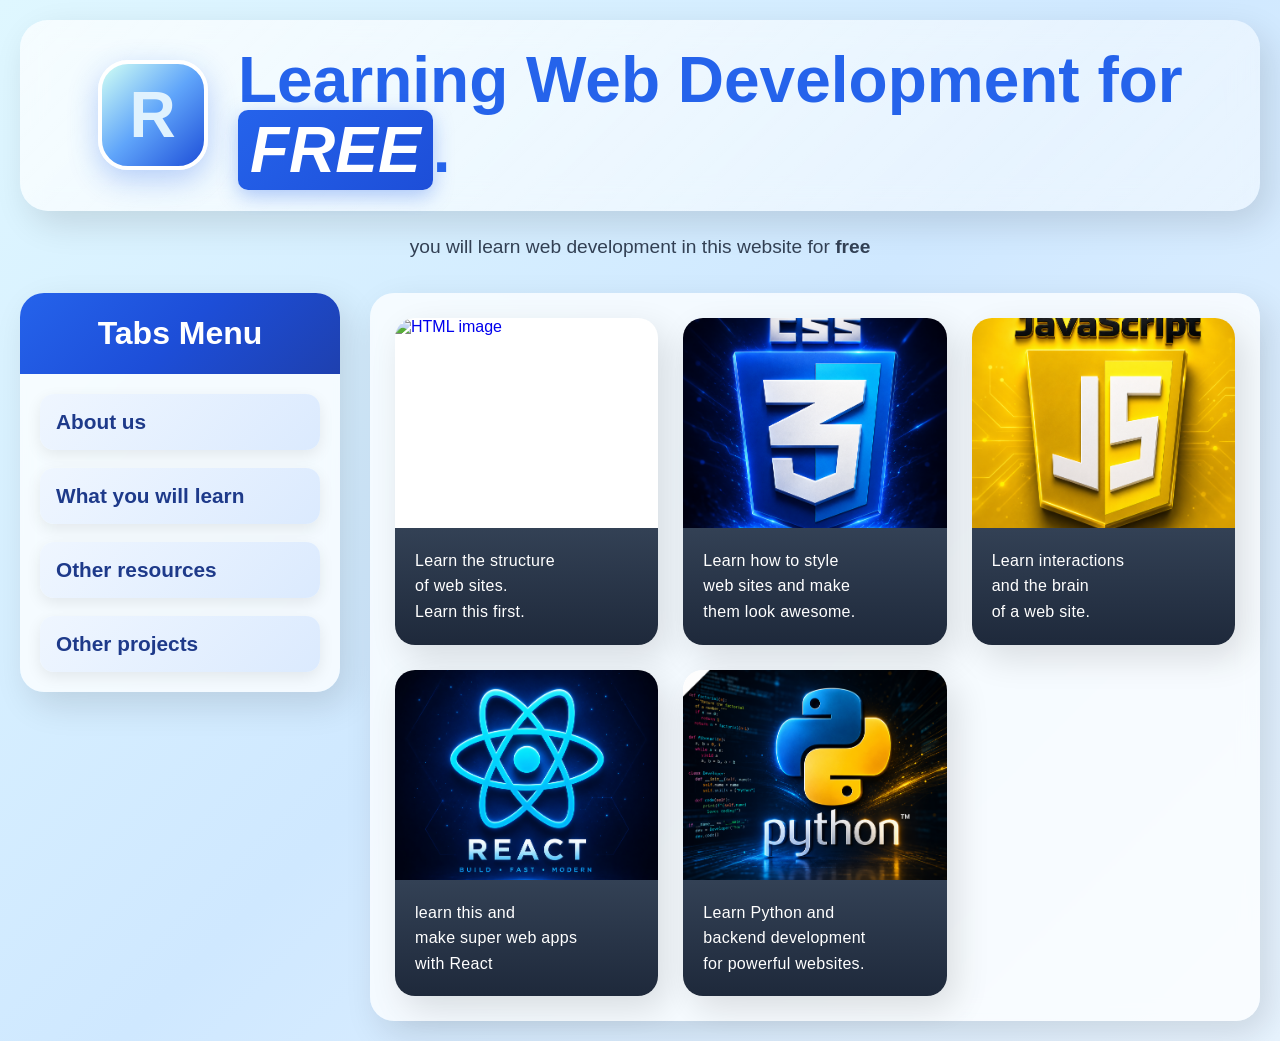
==== index.html @ e8dd1436 "Add files via upload" ====
<!DOCTYPE html>
<html lang="en">
  <head>
    <meta charset="UTF-8">
    <meta name="viewport" content="width=device-width, initial-scale=1.0">
    <title>Learn Web Development</title>
    <link rel="stylesheet" href="styles/style.css">
    <link rel="stylesheet" href="https://cdnjs.cloudflare.com/ajax/libs/animate.css/4.1.1/animate.min.css"/>
  </head>
  <body>
    
    <!-- Header -->
    <header>
      <div class="star_logo"><p>R</p></div>
      <h1 class="animate__animated animate__backInRight">Learning Web Development for <br> <span class="free"><em>FREE</em></span>.</h1>
    </header>

    <!-- Main Content -->
    <main>
      <p class="below_paragraph" >you will learn web development in this website for <strong>free</strong></p>
      <div class="both-tabs">

      <nav class="menu-bar">
        <h1 class="tabs_menu-header">Tabs Menu</h1>
        <hr class="lime-divider">

        <ul class="menu-lists-cntainer">
          <li class="menu-lists"><a href="html/AboutUs.html" target="_self">About us</a></li>
          <li class="menu-lists"><a href="html/learn.html" target="_blank">What you will learn</a></li>
          <li class="menu-lists"><a href="html/resources.html" target="_blank">Other resources</a></li>
          <li class="menu-lists"><a href="html/other-projects.html" target="_blank">Other projects</a></li>
        </ul>
      </nav>

      <!-- Courses Image Grid -->
      <section class="courses-grid-container">

        <!-- HTML -->
        <figure class="ImageCard">
          <a href="html/HTML_course.html" target="_blank">
            <img title="HTML course" class="course_image" src="images/HTML.png" alt="HTML image" >

            <figcaption class="description_p">
              Learn the structure <br> of web sites.<br>Learn this first.
            </figcaption>
          </a>
        </figure>

        <!-- CSS -->
        <figure class="ImageCard">
          <a href="html/CSS_course.html" target="_blank">
            <img title="CSS course" class="course_image" src="images/CSS.png" alt="CSS image">

            <figcaption class="description_p">
              Learn how to style <br> web sites and make <br> them look awesome.
            </figcaption>
          </a>
        </figure>

        <!-- JavaScript -->
        <figure class="ImageCard">
          <a href="html/JavaScript_course.html" target="_blank">
            <img title="JavaScript course" class="course_image" src="images/js.png" alt="JavaScript image">

            <figcaption class="description_p">
              Learn interactions <br> and the brain <br> of a web site.
            </figcaption>
          </a>
        </figure>

        <figure>
          <a href="html/React_course.html" target="_blank">
            <img title="React course" class="course_image" src="images/react.png" alt="React image">

            <figcaption class="description_p">
              learn this and <br> make super web apps <br> with React
            </figcaption>
          </a>
        </figure>

        <!-- Python -->
        <figure class="ImageCard">
          <a href="html/Python_course.html" target="_blank">
            <img title="Python course" class="course_image" src="images/Python.png" alt="Python image">

            <figcaption class="description_p">
              Learn Python and <br>backend development<br>for powerful websites.
            </figcaption>
          </a>
        </figure>

      </section>
      </div>
    </main>

  </body>
</html>
---- styles/style.css ----
:root {
	--twenty-px: 20px;
	--fifteen-px: 15px;
	--twelve-px: 12px;
	--four-px: 4px;
	--main-blue: #2563eb;
	--dark-blue: #1e3a8a;
	--light-bg: #e0f2fe;
	--card-bg: rgba(255, 255, 255, 0.75);
	--shadow-soft: 9px 13px 35px rgba(0, 0, 0, 0.12);
	--shadow-hover: 12px 18px 40px rgba(37, 99, 235, 0.25);
}

* {
	box-sizing: border-box;
}

html {
	scroll-behavior: smooth;
}

::selection {
	background-color: var(--dark-blue);
	color: rgb(172, 245, 255);;
}

body {
	margin: 0;
	padding: 20px;
	min-height: 100vh;
	font-family: 'Inter', sans-serif;
	background: linear-gradient(135deg, #dff7ff, #cfe8ff, #e8f4ff);
	color: #111827;
}

/* HEADER */

header {
	display: flex;
	align-items: center;
	justify-content: center;
	gap: 30px;
	padding: 25px;
	border-radius: 28px;
	background:linear-gradient(135deg, rgba(255,255,255,0.7), rgba(255,255,255,0.45));
	backdrop-filter: blur(14px);
	box-shadow: var(--shadow-soft);
	margin-bottom: 25px;
}

header h1 {
	font-size: clamp(2rem, 5vw, 4rem);
	line-height: 1.1;
	margin: 0;
	color: var(--main-blue);
}

/* LOGO */

.star_logo {
	display: flex;
	justify-content: center;
	align-items: center;
	color: var(--light-bg);
	height: 110px;
	width: 110px;
	border-radius: 30px;
	background:linear-gradient(135deg, rgb(209, 255, 244), #60a5fa,#1d4ed8);
	border: 4px solid white;
	box-shadow: 0 10px 30px rgba(37, 99, 235, 0.3);
	animation: bounceIn 2.3s ease;
}

@keyframes bounceIn {
	0% {
		transform: scale(0.2) rotate(-140deg);
	}
	50% {
		transform: scale(1.15);
	}
	70% {
		transform: scale(0.95) translateX(-9px);
	}
	100% {
		transform: scale(1);
	}
}

.star_logo p {
	font-size: 4em;
	font-weight: bold;
}

/* FREE TEXT */

.free {
	color: white;
	padding: 4px 12px;
	border-radius: 10px;
	background: linear-gradient(135deg, #2563eb, #1d4ed8);
	text-decoration: none;
	box-shadow: 0 6px 20px rgba(37, 99, 235, 0.35);
}

/* PARAGRAPH */

.below_paragraph {
	font-size: 1.2rem;
	margin-bottom: 35px;
	text-align: center;
	color: #334155;
}

/* MAIN LAYOUT */

.both-tabs {
	display: grid;
	grid-template-columns: 320px 1fr;
	gap: 30px;
	align-items: start;
}

/* MENU */

.menu-bar {
	top: 50px;
	position: sticky;
	background: var(--card-bg);
	backdrop-filter: blur(10px);
	border-radius: 24px;
	overflow: hidden;
	box-shadow: var(--shadow-soft);

	animation: floatCard 4s ease-in-out infinite;
}

@keyframes floatCard{

	0%{
		transform:translateY(0);
	}

	50%{
		transform:translateY(-6px);
	}

	100%{
		transform:translateY(0);
	}
}

.tabs_menu-header {
	margin: 0;
	padding: 22px;
	font-size: 2rem;
	text-align: center;
	color: white;
	background: linear-gradient(135deg, #2563eb, #1d4ed8, #1e40af);
}

.lime-divider {
	display: none;
}

.menu-lists-cntainer {
	list-style: none;
	padding: 20px;
	margin: 0;
}

.menu-lists {
	margin-bottom:18px;
}

.menu-lists:last-child {
	margin-bottom:0;
}

.menu-lists a{
	display:block;
	position:relative;
	overflow:hidden;
	padding:16px;
	border-radius:14px;
	text-decoration:none;
	font-size:1.3rem;
	font-weight:600;
	color: var(--dark-blue);
	background: linear-gradient(135deg,#eff6ff,#dbeafe);
	box-shadow: 0 5px 15px rgba(0,0,0,0.08);
	transition: transform 0.2s ease, color 0.2s ease, box-shadow 0.25s ease;
	z-index:1;
}

.menu-lists a::before{
	content:"";
	position: absolute;
	inset: 0;
	background: linear-gradient(135deg,#417cfc,#1d4ed8);
	border-radius: inherit;
	transform: translateX(-105%);
	transition: transform 0.25s ease;
	z-index:-1;
}

.menu-lists a:hover::before{
	transform:translateX(0);
}

.menu-lists a:hover{
	color:white;
	transform: translateX(10px) scale(1.03);
	box-shadow:
	0 14px 35px rgba(37,99,235,0.25),
	0 0 18px rgba(96,165,250,0.3);
	cursor: pointer;
}

.menu-lists a:active{
	transform:scale(0.98);
}

/* COURSES GRID */
.courses-grid-container {
	opacity: 1;
	display: grid;
	grid-template-columns: repeat(auto-fit, minmax(240px, 1fr));
	gap: 25px;
	padding: 25px;
	border-radius: 24px;
	background: var(--card-bg);
	backdrop-filter: blur(10px);
	box-shadow: var(--shadow-soft);
}

/* COURSE CARD */

figure {
	margin: 0;
}

figure a {
	display: block;
	text-decoration: none;
	background: white;
	border-radius: 20px;
	overflow: hidden;
	box-shadow: var(--shadow-soft);
	transition: transform 0.25s ease,box-shadow 0.25s ease;
}

figure a:hover {
	transform: translateY(-10px) scale(1.03);
	box-shadow: var(--shadow-hover);
}

/* IMAGE */

.course_image {
	width: 100%;
	height: 210px;
	object-fit: cover;
	display: block;
}

/* DESCRIPTION */

.description_p {
	margin: 0;
	padding: 20px;
	background: linear-gradient(180deg, #334155, #1e293b);
	color: white;
	font-size: 1rem;
	line-height: 1.6;
	letter-spacing: 0.3px;
}

/* RESPONSIVE */

@media (max-width: 900px) {
	body {
		margin: 0;
	}

	.both-tabs {
		grid-template-columns: 1fr;
	}

	header {
		flex-direction: column;
		text-align: center;
		padding: 1em 2px;
		display: grid;
		place-items: center;
		grid-template-areas: 
			"logo header"
		;
	}

	header h1 {
		font-size: clamp(0.8em,2vw,0.6em);
		grid-area: header;
		overflow: hidden;
	}

	.star_logo {
		grid-area: logo;
	}

	.courses-grid-container {
		padding: 14px 10px 10px;
	}

	.below_paragraph {
		font-size: 0.8em;
		text-align: left;
		margin-left: 4%;
	}
}
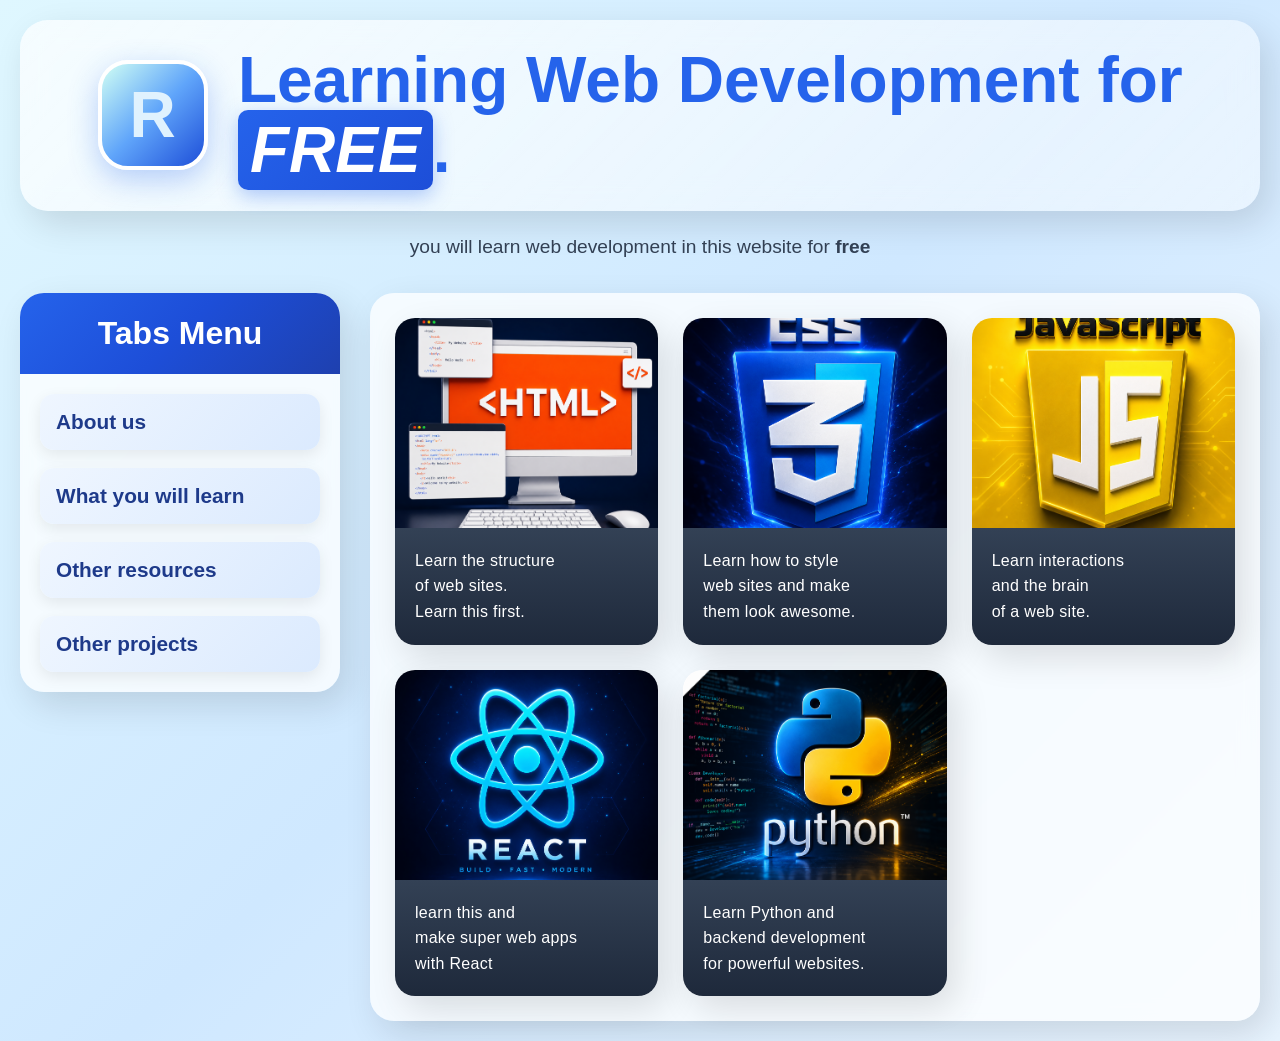
==== commit 57906db2: "updated the image file loading" ====
--- a/index.html
+++ b/index.html
@@ -38,7 +38,7 @@
         <!-- HTML -->
         <figure class="ImageCard">
           <a href="html/HTML_course.html" target="_blank">
-            <img title="HTML course" class="course_image" src="images/HTML.png" alt="HTML image" >
+            <img title="HTML course" class="course_image" src="images/html.png" alt="HTML image" >
 
             <figcaption class="description_p">
               Learn the structure <br> of web sites.<br>Learn this first.
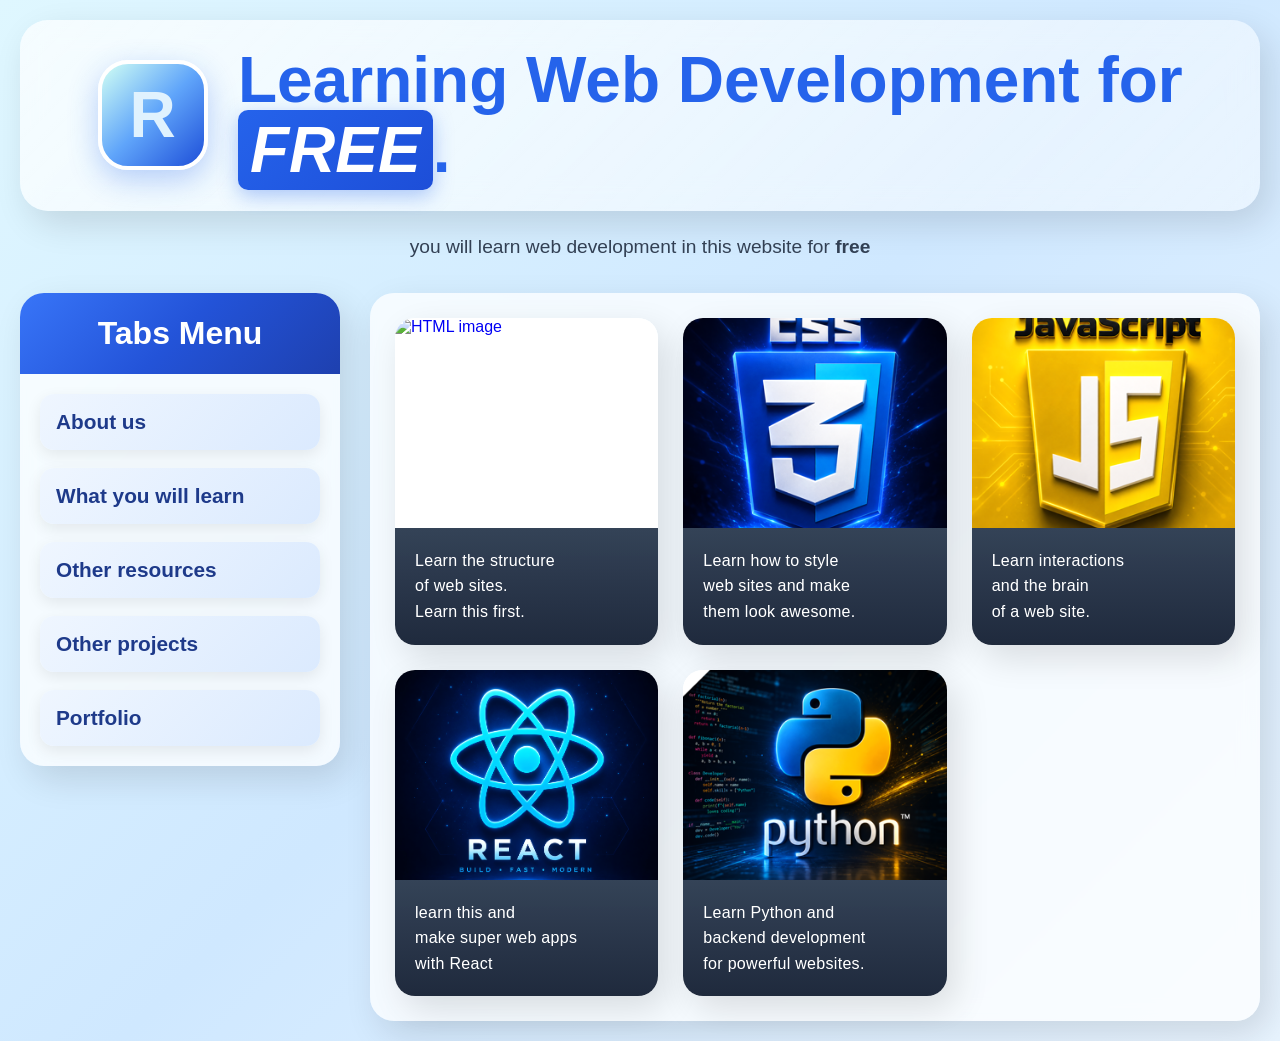
==== commit a7d58611: "yes commit" ====
--- a/index.html
+++ b/index.html
@@ -25,20 +25,21 @@
         <hr class="lime-divider">
 
         <ul class="menu-lists-cntainer">
-          <li class="menu-lists"><a href="html/AboutUs.html" target="_self">About us</a></li>
-          <li class="menu-lists"><a href="html/learn.html" target="_blank">What you will learn</a></li>
-          <li class="menu-lists"><a href="html/resources.html" target="_blank">Other resources</a></li>
-          <li class="menu-lists"><a href="html/other-projects.html" target="_blank">Other projects</a></li>
+          <li class="menu-lists"><a href="html/AboutUs.html" target="_self" rel="noopener noreferrer">About us</a></li>
+          <li class="menu-lists"><a href="html/learn.html" target="_blank" rel="noopener noreferrer">What you will learn</a></li>
+          <li class="menu-lists"><a href="html/resources.html" target="_self" rel="noopener noreferrer">Other resources</a></li>
+          <li class="menu-lists"><a href="html/other-projects.html" target="_blank" rel="noopener noreferrer">Other projects</a></li>
+          <li class="menu-lists"><a href="../My Portfolio/index.html" target="_blank" rel="noopener noreferrer">Portfolio</a></li>
         </ul>
       </nav>
-
+      
       <!-- Courses Image Grid -->
       <section class="courses-grid-container">
 
         <!-- HTML -->
         <figure class="ImageCard">
-          <a href="html/HTML_course.html" target="_blank">
-            <img title="HTML course" class="course_image" src="images/html.png" alt="HTML image" >
+          <a href="html/HTML_course.html" target="_blank" rel="noopener noreferrer">
+            <img title="HTML course" class="course_image" src="images/HTML.png" alt="HTML image" loading="lazy">
 
             <figcaption class="description_p">
               Learn the structure <br> of web sites.<br>Learn this first.
@@ -48,8 +49,8 @@
 
         <!-- CSS -->
         <figure class="ImageCard">
-          <a href="html/CSS_course.html" target="_blank">
-            <img title="CSS course" class="course_image" src="images/CSS.png" alt="CSS image">
+          <a href="html/CSS_course.html" target="_blank" rel="noopener noreferrer">
+            <img title="CSS course" class="course_image" src="images/CSS.png" alt="CSS image" loading="lazy">
 
             <figcaption class="description_p">
               Learn how to style <br> web sites and make <br> them look awesome.
@@ -59,8 +60,8 @@
 
         <!-- JavaScript -->
         <figure class="ImageCard">
-          <a href="html/JavaScript_course.html" target="_blank">
-            <img title="JavaScript course" class="course_image" src="images/js.png" alt="JavaScript image">
+          <a href="html/JavaScript_course.html" target="_blank" rel="noopener noreferrer">
+            <img title="JavaScript course" class="course_image" src="images/js.png" alt="JavaScript image" loading="lazy">
 
             <figcaption class="description_p">
               Learn interactions <br> and the brain <br> of a web site.
@@ -69,8 +70,8 @@
         </figure>
 
         <figure>
-          <a href="html/React_course.html" target="_blank">
-            <img title="React course" class="course_image" src="images/react.png" alt="React image">
+          <a href="html/React_course.html" target="_blank" rel="noopener noreferrer">
+            <img title="React course" class="course_image" src="images/react.png" alt="React image" loading="lazy">
 
             <figcaption class="description_p">
               learn this and <br> make super web apps <br> with React
@@ -80,8 +81,8 @@
 
         <!-- Python -->
         <figure class="ImageCard">
-          <a href="html/Python_course.html" target="_blank">
-            <img title="Python course" class="course_image" src="images/Python.png" alt="Python image">
+          <a href="html/Python_course.html" target="_blank" rel="noopener noreferrer">
+            <img title="Python course" class="course_image" src="images/Python.png" alt="Python image" loading="lazy">
 
             <figcaption class="description_p">
               Learn Python and <br>backend development<br>for powerful websites.
@@ -93,5 +94,6 @@
       </div>
     </main>
 
+    <script src="JS/script.js"></script>
   </body>
 </html>
--- a/styles/style.css
+++ b/styles/style.css
@@ -17,6 +17,7 @@
 
 html {
 	scroll-behavior: smooth;
+	overscroll-behavior: none;
 }
 
 ::selection {
@@ -155,7 +156,7 @@
 	font-size: 2rem;
 	text-align: center;
 	color: white;
-	background: linear-gradient(135deg, #2563eb, #1d4ed8, #1e40af);
+	background: linear-gradient(135deg, #3875f8, #2353d8, #1e40af);
 }
 
 .lime-divider {
@@ -199,7 +200,7 @@
 	background: linear-gradient(135deg,#417cfc,#1d4ed8);
 	border-radius: inherit;
 	transform: translateX(-105%);
-	transition: transform 0.25s ease;
+	transition: transform 0.21s ease;
 	z-index:-1;
 }
 
@@ -236,7 +237,9 @@
 /* COURSE CARD */
 
 figure {
-	margin: 0;
+	filter: brightness(102.5%);
+	margin: 0;
+	animation: loadIn 1s ease 1;
 }
 
 figure a {
@@ -252,6 +255,36 @@
 figure a:hover {
 	transform: translateY(-10px) scale(1.03);
 	box-shadow: var(--shadow-hover);
+}
+
+figure:nth-child(1) {
+	animation-delay: 0s;
+} 
+figure:nth-child(2) {
+	animation-delay: 0.15s;
+} 
+figure:nth-child(3) {
+	animation-delay: 0.3s;
+} 
+figure:nth-child(4) {
+	animation-delay: 0.45s;
+}
+figure:nth-child(5) {
+	animation-delay: 0.6s;
+}
+
+@keyframes loadIn {
+	0% {
+		transform: scale(0.75) rotate(-1.4deg);
+	}
+
+	75% {
+		transform: scale(0.875) rotate(1.2deg); 
+	}
+
+	100% {
+		transform: scale(1) rotate(0deg);
+	}
 }
 
 /* IMAGE */
@@ -298,7 +331,7 @@
 	}
 
 	header h1 {
-		font-size: clamp(0.8em,2vw,0.6em);
+		font-size: clamp(0.8em,28px,20vw);
 		grid-area: header;
 		overflow: hidden;
 	}
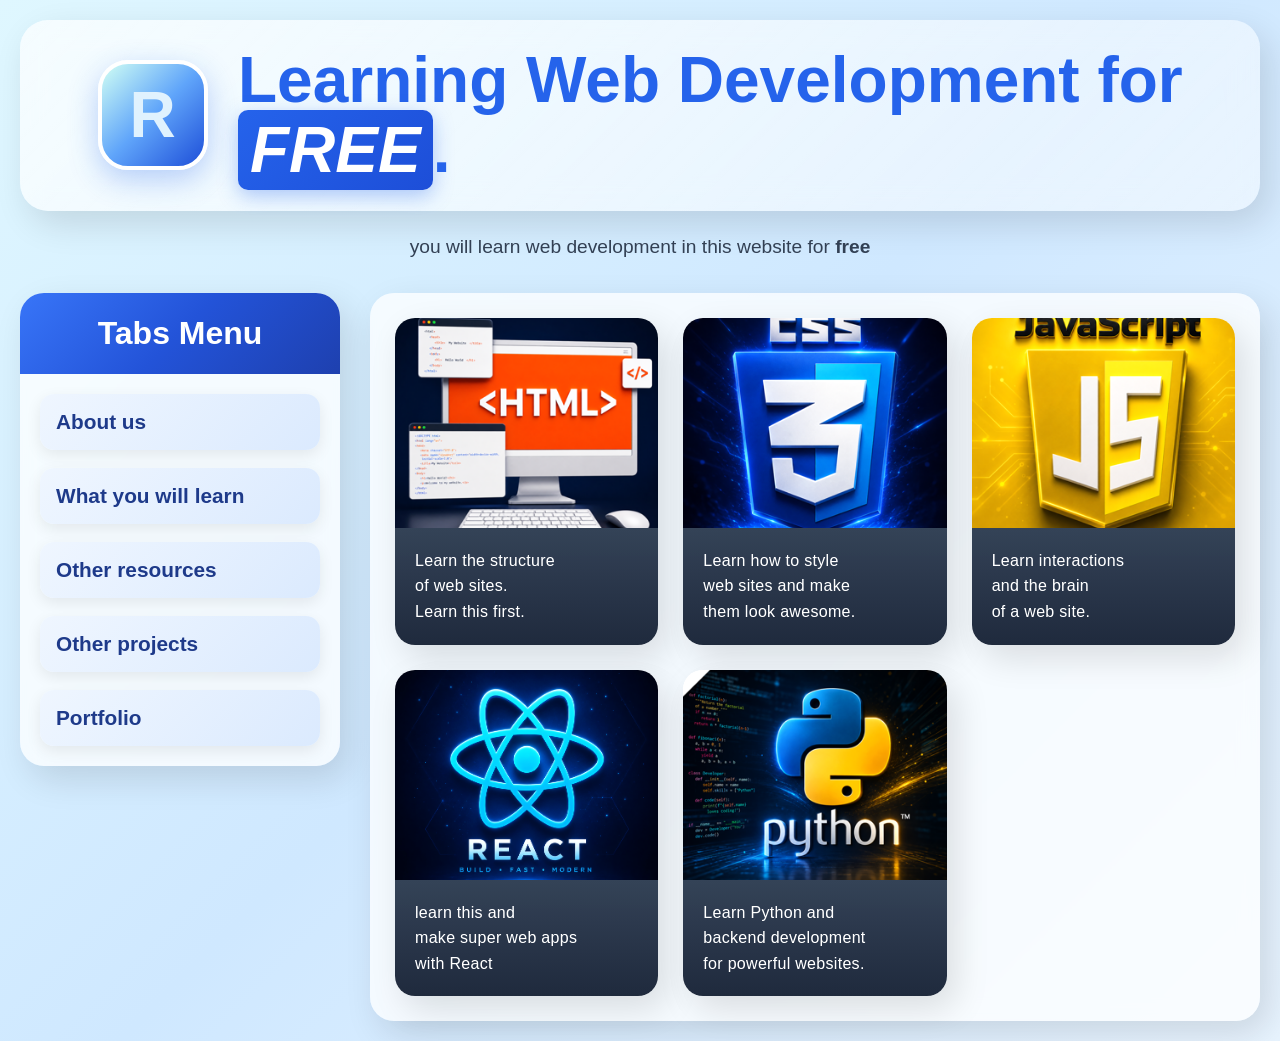
==== commit a654f898: "yes commit" ====
--- a/index.html
+++ b/index.html
@@ -29,7 +29,7 @@
           <li class="menu-lists"><a href="html/learn.html" target="_blank" rel="noopener noreferrer">What you will learn</a></li>
           <li class="menu-lists"><a href="html/resources.html" target="_self" rel="noopener noreferrer">Other resources</a></li>
           <li class="menu-lists"><a href="html/other-projects.html" target="_blank" rel="noopener noreferrer">Other projects</a></li>
-          <li class="menu-lists"><a href="../My Portfolio/index.html" target="_blank" rel="noopener noreferrer">Portfolio</a></li>
+          <li class="menu-lists"><a href="https://rayyan-ahmed-coder.github.io/My_Portfolio/" target="_blank" rel="noopener noreferrer">Portfolio</a></li>
         </ul>
       </nav>
       
@@ -39,7 +39,7 @@
         <!-- HTML -->
         <figure class="ImageCard">
           <a href="html/HTML_course.html" target="_blank" rel="noopener noreferrer">
-            <img title="HTML course" class="course_image" src="images/HTML.png" alt="HTML image" loading="lazy">
+            <img title="HTML course" class="course_image" src="images/html.png" alt="HTML image" loading="lazy">
 
             <figcaption class="description_p">
               Learn the structure <br> of web sites.<br>Learn this first.
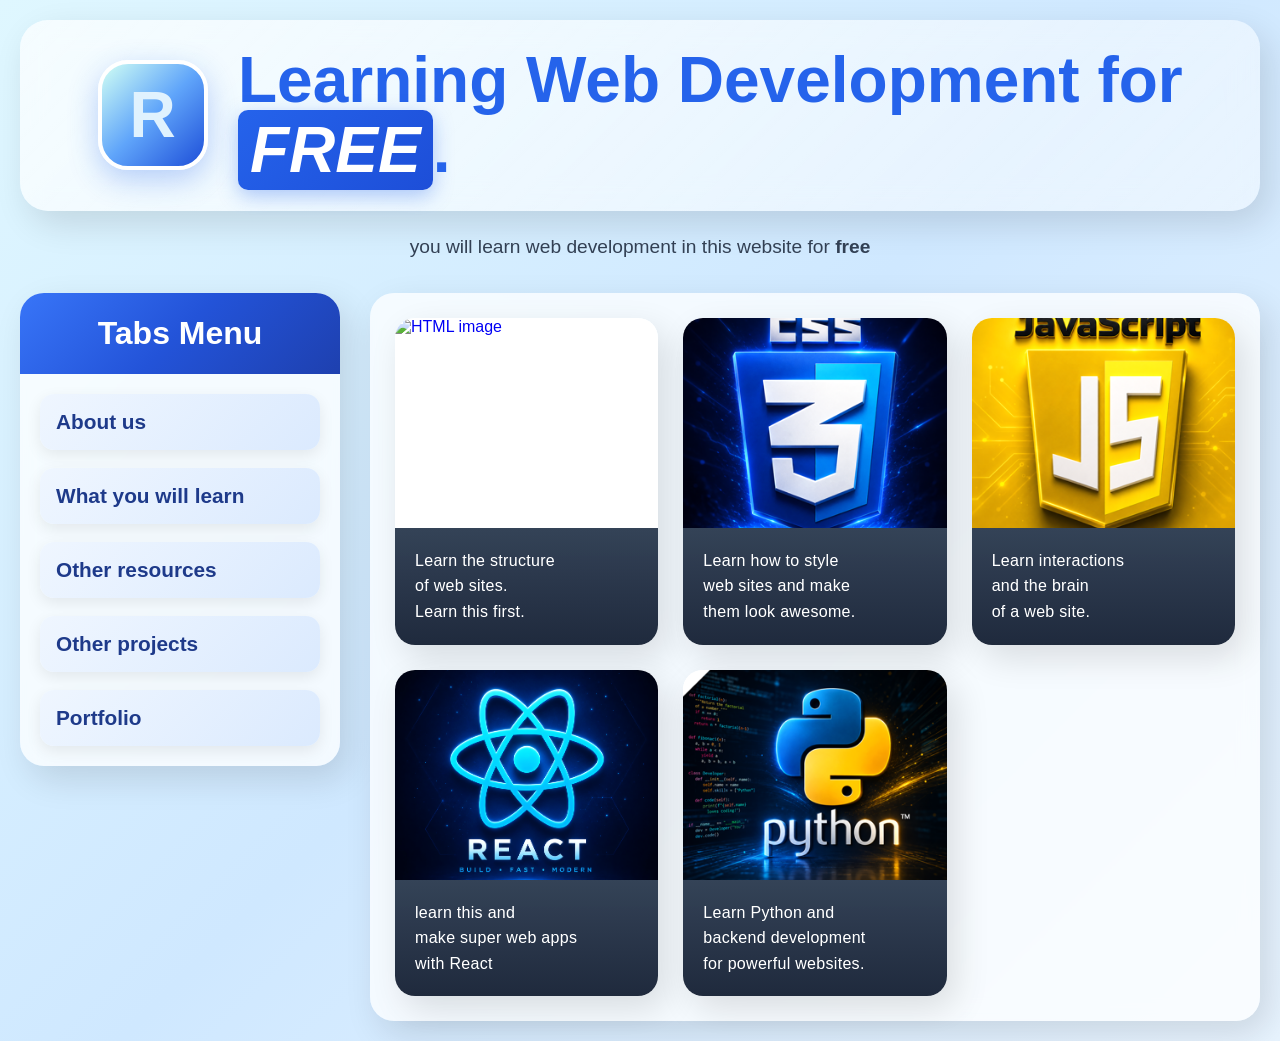
==== commit 5b38fdb1: "yes please commit alla changes" ====
--- a/index.html
+++ b/index.html
@@ -6,6 +6,7 @@
     <title>Learn Web Development</title>
     <link rel="stylesheet" href="styles/style.css">
     <link rel="stylesheet" href="https://cdnjs.cloudflare.com/ajax/libs/animate.css/4.1.1/animate.min.css"/>
+    <link rel="icon" href="images/favicon.png" type="image/png">
   </head>
   <body>
     
@@ -39,7 +40,7 @@
         <!-- HTML -->
         <figure class="ImageCard">
           <a href="html/HTML_course.html" target="_blank" rel="noopener noreferrer">
-            <img title="HTML course" class="course_image" src="images/html.png" alt="HTML image" loading="lazy">
+            <img title="HTML course" class="course_image" src="images/HTML.png" alt="HTML image" loading="lazy">
 
             <figcaption class="description_p">
               Learn the structure <br> of web sites.<br>Learn this first.
